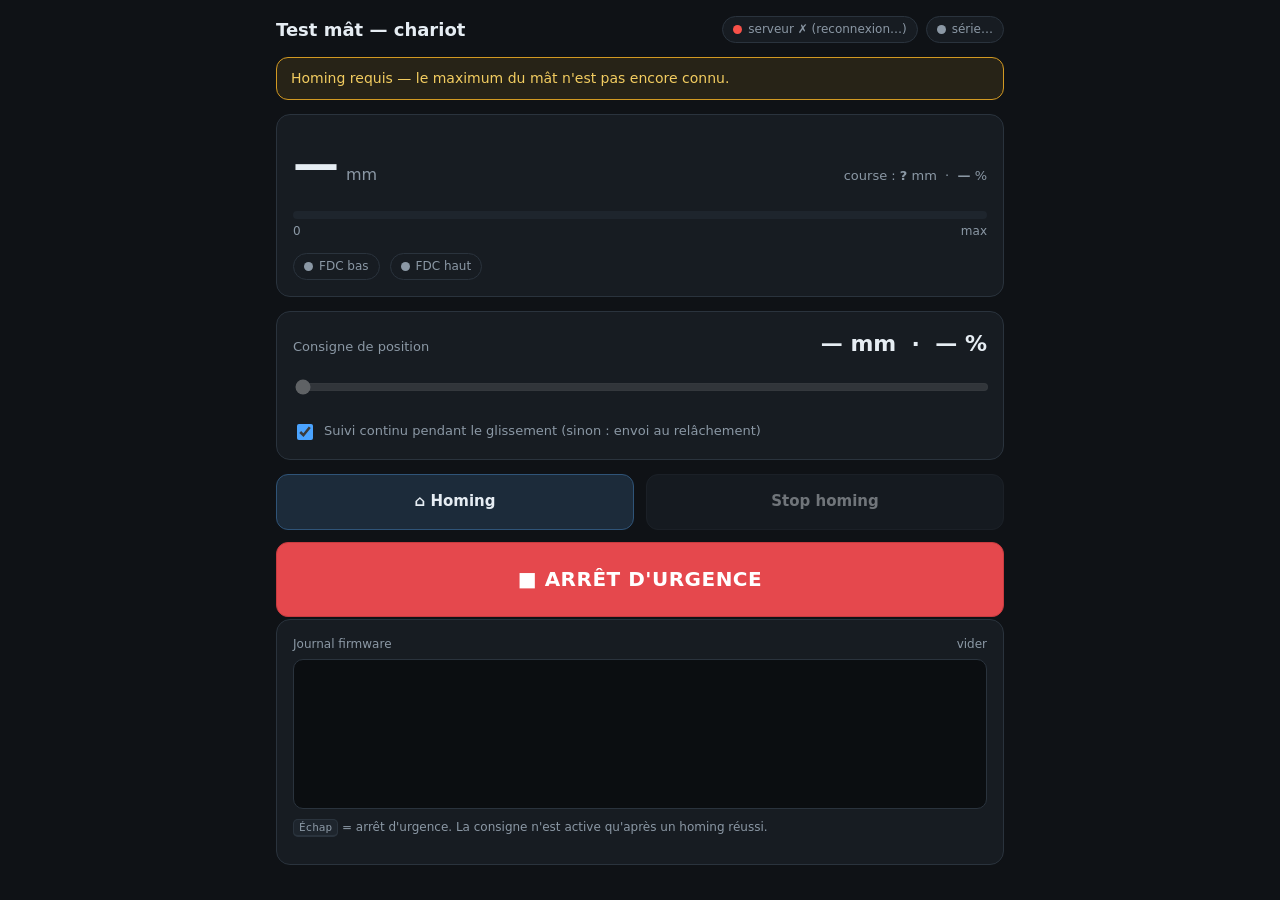
==== script/mast_ui.html @ 0be0d2a3 "dashboard de contrôle et script python web" ====
<!doctype html>
<html lang="fr">
<head>
<meta charset="utf-8">
<meta name="viewport" content="width=device-width, initial-scale=1, viewport-fit=cover">
<title>Test mât — chariot</title>
<style>
  :root{
    --bg:#0f1216; --panel:#171c22; --panel2:#1e252d; --line:#2a333d;
    --txt:#e6edf3; --muted:#8b98a5; --accent:#4aa3ff; --ok:#3fb950;
    --warn:#d29922; --err:#f85149; --stop:#e5484d;
  }
  *{box-sizing:border-box}
  html,body{margin:0}
  body{
    background:var(--bg); color:var(--txt); font:15px/1.45 system-ui,-apple-system,Segoe UI,Roboto,sans-serif;
    padding:16px; max-width:760px; margin:0 auto; -webkit-tap-highlight-color:transparent;
  }
  h1{font-size:18px; margin:0; font-weight:600}
  .top{display:flex; align-items:center; justify-content:space-between; gap:12px; margin-bottom:14px}
  .links{display:flex; gap:8px; flex-wrap:wrap}
  .pill{display:inline-flex; align-items:center; gap:6px; background:var(--panel);
    border:1px solid var(--line); border-radius:999px; padding:4px 10px; font-size:12px; color:var(--muted)}
  .dot{width:9px; height:9px; border-radius:50%; background:var(--muted); flex:none}
  .dot.ok{background:var(--ok)} .dot.bad{background:var(--err)} .dot.warn{background:var(--warn)}
  .panel{background:var(--panel); border:1px solid var(--line); border-radius:14px; padding:16px; margin-bottom:14px}
  .banner{border-radius:12px; padding:10px 14px; font-size:14px; margin-bottom:14px; border:1px solid var(--line)}
  .banner.need{background:rgba(210,153,34,.12); border-color:var(--warn); color:#f2cc60}
  .banner.busy{background:rgba(74,163,255,.12); border-color:var(--accent); color:#9dc9ff}
  .banner.ok{background:rgba(63,185,80,.12); border-color:var(--ok); color:#7ee787}
  .banner.err{background:rgba(248,81,73,.12); border-color:var(--err); color:#ff8b82}

  .readout{display:flex; align-items:baseline; gap:8px; flex-wrap:wrap}
  .big{font-size:46px; font-weight:700; font-variant-numeric:tabular-nums; letter-spacing:-1px}
  .unit{font-size:16px; color:var(--muted)}
  .sub{color:var(--muted); font-size:13px; margin-left:auto; text-align:right}

  .track{position:relative; height:8px; border-radius:6px; background:var(--panel2); margin:14px 0 4px; overflow:hidden}
  .fill{position:absolute; left:0; top:0; bottom:0; width:0%; background:var(--accent); transition:width .12s linear}
  .scale{display:flex; justify-content:space-between; color:var(--muted); font-size:12px}

  .setrow{display:flex; align-items:baseline; justify-content:space-between; margin-bottom:6px}
  .setlbl{color:var(--muted); font-size:13px}
  .setval{font-size:22px; font-weight:600; font-variant-numeric:tabular-nums}
  input[type=range]{width:100%; height:38px; accent-color:var(--accent); cursor:pointer}
  input[type=range]:disabled{opacity:.4; cursor:not-allowed}
  .opt{display:flex; align-items:center; gap:8px; color:var(--muted); font-size:13px; margin-top:8px}
  .opt input{width:16px; height:16px; accent-color:var(--accent)}

  .btns{display:grid; grid-template-columns:1fr 1fr; gap:12px}
  button{font:inherit; font-weight:600; border-radius:12px; border:1px solid var(--line);
    padding:16px; color:var(--txt); background:var(--panel2); cursor:pointer; touch-action:manipulation}
  button:active{transform:translateY(1px)}
  button:disabled{opacity:.45; cursor:not-allowed}
  .home{background:#1c2b3a; border-color:#2f5478}
  .stop{grid-column:1 / -1; background:var(--stop); border-color:#c93b3f; color:#fff; font-size:20px; padding:22px; letter-spacing:.5px}

  .fdc{display:flex; gap:10px; margin-top:12px}
  .fdc .pill{font-size:12px}
  .fdc .dot.hit{background:var(--err)}

  .logwrap{margin-top:2px}
  .logtitle{color:var(--muted); font-size:12px; margin:0 0 6px; display:flex; justify-content:space-between}
  #log{background:#0b0e11; border:1px solid var(--line); border-radius:10px; height:150px; overflow:auto;
    padding:8px 10px; font:12px/1.5 ui-monospace,SFMono-Regular,Menlo,monospace; color:#c9d1d9}
  #log div{white-space:pre-wrap; word-break:break-word}
  .l-ack{color:#6e7681} .l-msg{color:#79c0ff} .l-warn{color:#e3b341} .l-err{color:#ff8b82}
  .hint{color:var(--muted); font-size:12px; margin-top:10px}
  kbd{background:var(--panel2); border:1px solid var(--line); border-bottom-width:2px; border-radius:5px; padding:1px 5px; font-size:11px}
</style>
</head>
<body>
  <div class="top">
    <h1>Test mât — chariot</h1>
    <div class="links">
      <span class="pill"><span class="dot" id="srvDot"></span><span id="srvTxt">serveur…</span></span>
      <span class="pill"><span class="dot" id="linkDot"></span><span id="linkTxt">série…</span></span>
    </div>
  </div>

  <div class="banner need" id="banner">Homing requis — le maximum du mât n'est pas encore connu.</div>

  <div class="panel">
    <div class="readout">
      <span class="big" id="posVal">—</span><span class="unit">mm</span>
      <span class="sub">course : <b id="maxVal">?</b> mm &nbsp;·&nbsp; <b id="pctVal">—</b> %</span>
    </div>
    <div class="track"><div class="fill" id="actualBar"></div></div>
    <div class="scale"><span>0</span><span id="scaleMax">max</span></div>
    <div class="fdc">
      <span class="pill"><span class="dot" id="fdcMin"></span>FDC bas</span>
      <span class="pill"><span class="dot" id="fdcMax"></span>FDC haut</span>
    </div>
  </div>

  <div class="panel">
    <div class="setrow">
      <span class="setlbl">Consigne de position</span>
      <span class="setval"><span id="setMm">—</span> mm &nbsp;·&nbsp; <span id="setPct">—</span> %</span>
    </div>
    <input type="range" id="slider" min="0" max="100" step="0.5" value="0" disabled>
    <label class="opt"><input type="checkbox" id="liveFollow" checked>Suivi continu pendant le glissement (sinon : envoi au relâchement)</label>
  </div>

  <div class="btns">
    <button class="home" id="btnHome">⌂ Homing</button>
    <button id="btnHomeStop" disabled>Stop homing</button>
    <button class="stop" id="btnStop">■ ARRÊT D'URGENCE</button>
  </div>

  <div class="panel logwrap">
    <p class="logtitle"><span>Journal firmware</span><span id="logClear" style="cursor:pointer">vider</span></p>
    <div id="log"></div>
    <p class="hint"><kbd>Échap</kbd> = arrêt d'urgence. La consigne n'est active qu'après un homing réussi.</p>
  </div>

<script>
"use strict";
const $ = id => document.getElementById(id);
const SEND_THROTTLE_MS = 140;

let maxMm = null;          // course calibrée (mm) ; null tant que non homé
let calibrated = false;
let homing = false;
let dragging = false;
let lastActual = 0;
let lastSendTs = 0;

// ---- Envoi de commandes (POST /cmd, payload passthrough vers le bridge) ----
function post(payload){
  fetch("/cmd", {method:"POST", headers:{"Content-Type":"text/plain"}, body:payload})
    .then(r => { if(!r.ok) r.text().then(t => logLine("ERR:WEB,"+r.status+","+t)); })
    .catch(e => logLine("ERR:WEB,"+e));
}
const sendPos = mm => post(JSON.stringify({action:"position", mm:+(+mm).toFixed(2)}));
const doStop  = () => post(JSON.stringify({action:"stop"}));
function doHome(){
  homing = true;
  setSliderEnabled(false);
  $("btnHome").disabled = true;
  $("btnHomeStop").disabled = false;
  setBanner("busy", "Homing en cours…");
  post(JSON.stringify({action:"home"}));
}

// ---- Barre de consigne ----
function setSliderEnabled(on){ $("slider").disabled = !on; }
function updateSetLabel(mm){
  $("setMm").textContent = (+mm).toFixed(1);
  $("setPct").textContent = maxMm ? Math.round(mm/maxMm*100) : "—";
}
$("slider").addEventListener("input", () => {
  if(!calibrated) return;
  dragging = true;
  const v = parseFloat($("slider").value);
  updateSetLabel(v);
  if($("liveFollow").checked){
    const now = performance.now();
    if(now - lastSendTs >= SEND_THROTTLE_MS){ lastSendTs = now; sendPos(v); }
  }
});
function releaseSlider(){
  if(!calibrated || !dragging) { dragging = false; return; }
  dragging = false;
  const v = parseFloat($("slider").value);
  updateSetLabel(v);
  sendPos(v);                       // envoi final exact
}
$("slider").addEventListener("change", releaseSlider);
["pointerup","touchend","mouseup"].forEach(e => $("slider").addEventListener(e, releaseSlider));

// ---- Boutons ----
$("btnHome").addEventListener("click", doHome);
$("btnHomeStop").addEventListener("click", () => { doStop(); });
$("btnStop").addEventListener("click", doStop);
document.addEventListener("keydown", e => { if(e.key === "Escape"){ e.preventDefault(); doStop(); flashStop(); } });
$("logClear").addEventListener("click", () => { $("log").innerHTML = ""; });
function flashStop(){ const b=$("btnStop"); b.style.outline="3px solid #fff"; setTimeout(()=>b.style.outline="",150); }

// ---- Calibration ----
function calibrate(course){
  maxMm = course; calibrated = true; homing = false;
  const s = $("slider");
  s.min = 0; s.max = course; s.step = Math.max(0.1, +(course/1000).toFixed(2));
  s.value = Math.min(Math.max(lastActual, 0), course);   // démarre à la position réelle
  updateSetLabel(s.value);
  setSliderEnabled(true);
  $("maxVal").textContent = course.toFixed(1);
  $("scaleMax").textContent = course.toFixed(0);
  $("btnHome").disabled = false;
  $("btnHomeStop").disabled = true;
  setBanner("ok", "Calibré — course utile : " + course.toFixed(1) + " mm. Consigne active.");
  refreshBar();
}
function decalibrate(reason){
  calibrated = false; maxMm = null; homing = false;
  setSliderEnabled(false);
  $("maxVal").textContent = "?"; $("scaleMax").textContent = "max";
  $("btnHome").disabled = false; $("btnHomeStop").disabled = true;
  setBanner("need", reason || "Homing requis — le maximum du mât n'est pas connu.");
}
function setBanner(cls, txt){ const b=$("banner"); b.className = "banner "+cls; b.textContent = txt; }

// ---- Télémétrie ----
function refreshBar(){
  if(maxMm){
    const pct = Math.max(0, Math.min(100, lastActual/maxMm*100));
    $("actualBar").style.width = pct + "%";
    $("pctVal").textContent = Math.round(pct);
  }
}
function setDot(id, cls){ $(id).className = "dot" + (cls ? " "+cls : ""); }
function onState(data){
  let s; try { s = JSON.parse(data); } catch { return; }
  if(typeof s.position_mm === "number"){
    lastActual = s.position_mm;
    $("posVal").textContent = s.position_mm.toFixed(1);
    refreshBar();
  }
  $("fdcMin").className = "dot" + (s.fdc_min ? " hit" : " ok");
  $("fdcMax").className = "dot" + (s.fdc_max ? " hit" : " ok");
}
function onEvent(line){
  logLine(line);
  const m = line.match(/MSG:HOMING_OK,COURSE:(-?\d+(?:\.\d+)?)/);
  if(m){ calibrate(parseFloat(m[1])); return; }
  if(/^MSG:HOMING\b/.test(line) && homing){ setBanner("busy", "Homing… " + line.replace(/^MSG:/,"")); return; }
  if(/^ERR:HOMING/.test(line)){ decalibrate("Échec du homing : " + line + ". Réessayer."); return; }
  if(/^ERR:ENC_OR_STALL/.test(line) || /^MSG:BOOT/.test(line)){
    decalibrate("Homing perdu (" + line.split(",")[0] + ") — relancer un homing.");
  }
}
function onLink(data){
  const up = /connected/i.test(data) && !/dis/i.test(data);
  setDot("linkDot", up ? "ok" : "bad");
  $("linkTxt").textContent = up ? "mât série ✓" : "mât série ✗";
}

// ---- Journal ----
function logLine(line){
  const box = $("log");
  const near = box.scrollTop + box.clientHeight >= box.scrollHeight - 20;
  const div = document.createElement("div");
  let cls = "l-msg";
  if(line.startsWith("ACK")) cls = "l-ack";
  else if(line.startsWith("WARN")) cls = "l-warn";
  else if(line.startsWith("ERR")) cls = "l-err";
  div.className = cls;
  const t = new Date().toLocaleTimeString();
  div.textContent = t + "  " + line;
  box.appendChild(div);
  while(box.childElementCount > 200) box.removeChild(box.firstChild);
  if(near) box.scrollTop = box.scrollHeight;
}

// ---- Flux SSE ----
function connect(){
  const es = new EventSource("/events");
  es.onopen  = () => { setDot("srvDot","ok"); $("srvTxt").textContent = "serveur ✓"; };
  es.onerror = () => { setDot("srvDot","bad"); $("srvTxt").textContent = "serveur ✗ (reconnexion…)"; };
  es.addEventListener("state", e => onState(e.data));
  es.addEventListener("event", e => onEvent(e.data));
  es.addEventListener("link",  e => onLink(e.data));
}
connect();
</script>
</body>
</html>
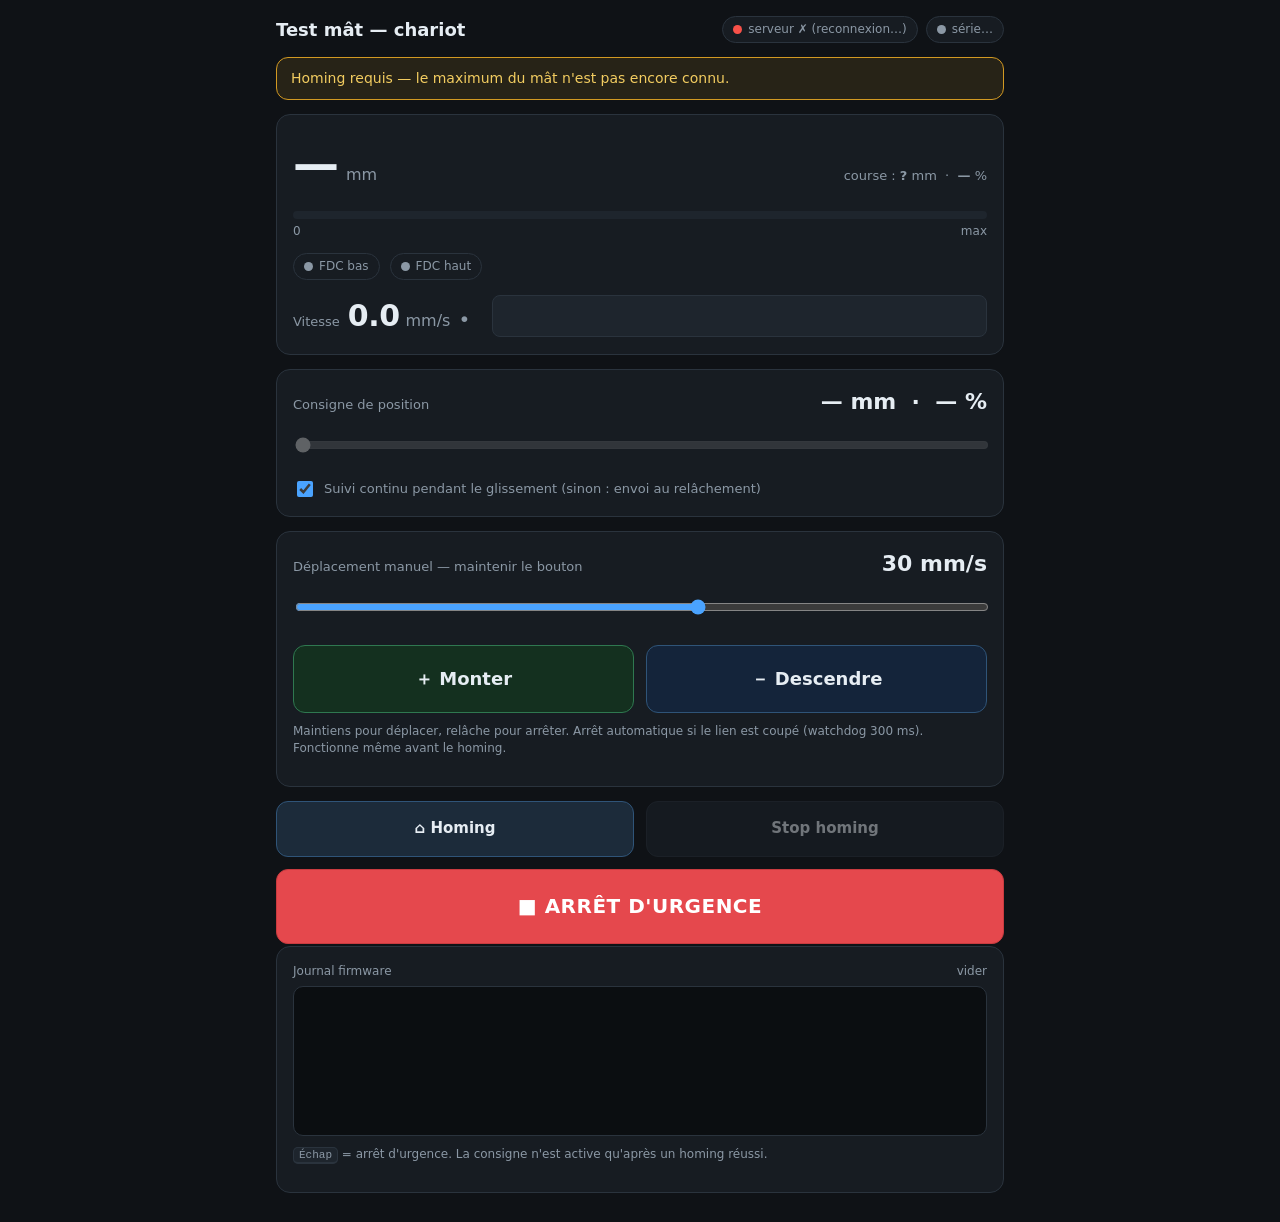
==== commit f7cbb662: "configuration de la commande dans le firmware et amélioration du dashboard" ====
--- a/script/mast_ui.html
+++ b/script/mast_ui.html
@@ -55,9 +55,25 @@
   .home{background:#1c2b3a; border-color:#2f5478}
   .stop{grid-column:1 / -1; background:var(--stop); border-color:#c93b3f; color:#fff; font-size:20px; padding:22px; letter-spacing:.5px}
 
+  .jogbtns{display:grid; grid-template-columns:1fr 1fr; gap:12px; margin-top:12px}
+  button.jog{padding:20px; font-size:18px; touch-action:none; user-select:none; -webkit-user-select:none}
+  button.jog.up{background:#14301f; border-color:#2f7850}
+  button.jog.down{background:#14243a; border-color:#2f5478}
+  button.jog.active{outline:3px solid var(--accent); outline-offset:-1px}
+
   .fdc{display:flex; gap:10px; margin-top:12px}
   .fdc .pill{font-size:12px}
   .fdc .dot.hit{background:var(--err)}
+
+  .velrow{display:flex; align-items:center; gap:14px; margin-top:14px}
+  .velread{display:flex; align-items:baseline; gap:6px; white-space:nowrap}
+  .vellbl{color:var(--muted); font-size:13px; margin-right:2px}
+  .velbig{font-size:30px; font-weight:700; font-variant-numeric:tabular-nums; letter-spacing:-.5px}
+  .velarrow{font-size:20px; margin-left:2px}
+  .velarrow.up{color:var(--ok)} .velarrow.down{color:var(--accent)} .velarrow.idle{color:var(--muted)}
+  .velpeak{color:var(--muted); font-size:12px; margin-left:2px}
+  #velSpark{flex:1; min-width:0; height:42px; background:var(--panel2);
+    border:1px solid var(--line); border-radius:8px}
 
   .logwrap{margin-top:2px}
   .logtitle{color:var(--muted); font-size:12px; margin:0 0 6px; display:flex; justify-content:space-between}
@@ -91,6 +107,15 @@
       <span class="pill"><span class="dot" id="fdcMin"></span>FDC bas</span>
       <span class="pill"><span class="dot" id="fdcMax"></span>FDC haut</span>
     </div>
+    <div class="velrow">
+      <div class="velread">
+        <span class="vellbl">Vitesse</span>
+        <span class="velbig" id="velVal">0.0</span><span class="unit">mm/s</span>
+        <span class="velarrow idle" id="velArrow">•</span>
+        <span class="velpeak" id="velPeak"></span>
+      </div>
+      <canvas id="velSpark"></canvas>
+    </div>
   </div>
 
   <div class="panel">
@@ -102,6 +127,19 @@
     <label class="opt"><input type="checkbox" id="liveFollow" checked>Suivi continu pendant le glissement (sinon : envoi au relâchement)</label>
   </div>
 
+  <div class="panel">
+    <div class="setrow">
+      <span class="setlbl">Déplacement manuel — maintenir le bouton</span>
+      <span class="setval"><span id="jogSpeedVal">30</span> mm/s</span>
+    </div>
+    <input type="range" id="jogSpeed" min="2" max="50" step="1" value="30">
+    <div class="jogbtns">
+      <button class="jog up" id="btnUp">＋ Monter</button>
+      <button class="jog down" id="btnDown">－ Descendre</button>
+    </div>
+    <p class="hint">Maintiens pour déplacer, relâche pour arrêter. Arrêt automatique si le lien est coupé (watchdog 300&nbsp;ms). Fonctionne même avant le homing.</p>
+  </div>
+
   <div class="btns">
     <button class="home" id="btnHome">⌂ Homing</button>
     <button id="btnHomeStop" disabled>Stop homing</button>
@@ -118,6 +156,10 @@
 "use strict";
 const $ = id => document.getElementById(id);
 const SEND_THROTTLE_MS = 140;
+const SPARK_WINDOW_S = 6;     // fenêtre affichée du mini-graphe de vitesse
+const VEL_WIN_S = 0.25;       // fenêtre de lissage (repli client)
+const VEL_GAP_S = 0.5;        // au-delà : saut temporel → reset
+const VEL_IDLE = 0.3;         // sous ce module (mm/s) : considéré à l'arrêt
 
 let maxMm = null;          // course calibrée (mm) ; null tant que non homé
 let calibrated = false;
@@ -133,10 +175,13 @@
     .catch(e => logLine("ERR:WEB,"+e));
 }
 const sendPos = mm => post(JSON.stringify({action:"position", mm:+(+mm).toFixed(2)}));
-const doStop  = () => post(JSON.stringify({action:"stop"}));
+const sendVel = v  => post(JSON.stringify({action:"velocity", mm_s:+(+v).toFixed(1)}));
+function doStop(){ clearJog(false); post(JSON.stringify({action:"stop"})); }
 function doHome(){
   homing = true;
+  clearJog(false);                 // pas de jog résiduel pendant le homing
   setSliderEnabled(false);
+  setJogEnabled(false);
   $("btnHome").disabled = true;
   $("btnHomeStop").disabled = false;
   setBanner("busy", "Homing en cours…");
@@ -177,6 +222,44 @@
 $("logClear").addEventListener("click", () => { $("log").innerHTML = ""; });
 function flashStop(){ const b=$("btnStop"); b.style.outline="3px solid #fff"; setTimeout(()=>b.style.outline="",150); }
 
+// ---- Déplacement manuel (jog) : maintien = VEL réémis, relâche = VEL:0 ----
+// On s'appuie sur le mode VEL du firmware (>0 monte, <0 descend) et son
+// watchdog homme-mort (300 ms) : on réémet la consigne à ~10 Hz tant que le
+// bouton est tenu ; dès qu'on relâche (ou que le lien tombe), le mât s'arrête.
+let jogDir = 0;                 // -1 descente, +1 montée, 0 arrêt
+let jogTimer = null;
+const JOG_REFRESH_MS = 100;     // < watchdog 300 ms (marge x3)
+const jogSpeed = () => parseFloat($("jogSpeed").value) || 10;
+function setJogActive(dir){
+  $("btnUp").classList.toggle("active", dir > 0);
+  $("btnDown").classList.toggle("active", dir < 0);
+}
+function setJogEnabled(on){ $("btnUp").disabled = !on; $("btnDown").disabled = !on; }
+function jogStart(dir){
+  if($("btnUp").disabled) return;              // désactivé pendant un homing
+  jogDir = dir;
+  setJogActive(dir);
+  sendVel(dir * jogSpeed());                   // envoi immédiat
+  if(jogTimer) clearInterval(jogTimer);
+  jogTimer = setInterval(() => { if(jogDir) sendVel(jogDir * jogSpeed()); }, JOG_REFRESH_MS);
+}
+function clearJog(sendZero){
+  if(jogTimer){ clearInterval(jogTimer); jogTimer = null; }
+  const was = jogDir; jogDir = 0;
+  setJogActive(0);
+  if(sendZero && was !== 0) sendVel(0);         // arrêt explicite (watchdog en filet)
+}
+const jogStop = () => clearJog(true);
+
+$("jogSpeed").addEventListener("input", () => { $("jogSpeedVal").textContent = $("jogSpeed").value; });
+$("btnUp").addEventListener("pointerdown",   e => { e.preventDefault(); jogStart(+1); });
+$("btnDown").addEventListener("pointerdown", e => { e.preventDefault(); jogStart(-1); });
+// Relâche n'importe où = arrêt ; idem si l'onglet perd le focus (sécurité).
+window.addEventListener("pointerup", jogStop);
+window.addEventListener("pointercancel", jogStop);
+window.addEventListener("blur", jogStop);
+document.addEventListener("visibilitychange", () => { if(document.hidden) jogStop(); });
+
 // ---- Calibration ----
 function calibrate(course){
   maxMm = course; calibrated = true; homing = false;
@@ -185,6 +268,7 @@
   s.value = Math.min(Math.max(lastActual, 0), course);   // démarre à la position réelle
   updateSetLabel(s.value);
   setSliderEnabled(true);
+  setJogEnabled(true);
   $("maxVal").textContent = course.toFixed(1);
   $("scaleMax").textContent = course.toFixed(0);
   $("btnHome").disabled = false;
@@ -195,6 +279,7 @@
 function decalibrate(reason){
   calibrated = false; maxMm = null; homing = false;
   setSliderEnabled(false);
+  setJogEnabled(true);           // le jog reste dispo hors homing (même non calibré)
   $("maxVal").textContent = "?"; $("scaleMax").textContent = "max";
   $("btnHome").disabled = false; $("btnHomeStop").disabled = true;
   setBanner("need", reason || "Homing requis — le maximum du mât n'est pas connu.");
@@ -210,6 +295,73 @@
   }
 }
 function setDot(id, cls){ $(id).className = "dot" + (cls ? " "+cls : ""); }
+
+// ---- Vitesse : valeur (serveur) ou repli calculé côté client -------------
+let velBuf = [];          // {t,pos} pour le repli client (t = timestamp firmware)
+let velHist = [];         // {t,v} pour le sparkline (t = horloge navigateur, s)
+let velPeak = 0;
+
+function clientVel(t, pos){
+  if(velBuf.length){
+    const last = velBuf[velBuf.length-1].t;
+    if(t <= last || t - last > VEL_GAP_S) velBuf = [];   // saut/reset flux
+  }
+  velBuf.push({t, pos});
+  while(velBuf.length > 2 && t - velBuf[0].t > VEL_WIN_S) velBuf.shift();
+  if(velBuf.length >= 2){
+    const dt = t - velBuf[0].t;
+    if(dt > 1e-3) return (pos - velBuf[0].pos) / dt;
+  }
+  return 0;
+}
+
+function updateVel(v){
+  const spd = Math.abs(v);
+  $("velVal").textContent = spd.toFixed(1);
+  const a = $("velArrow");
+  if(spd < VEL_IDLE){ a.textContent = "•"; a.className = "velarrow idle"; }
+  else if(v > 0){ a.textContent = "▲"; a.className = "velarrow up"; }    // montée
+  else { a.textContent = "▼"; a.className = "velarrow down"; }           // descente
+  if(spd > velPeak) velPeak = spd;
+  $("velPeak").textContent = velPeak > VEL_IDLE ? "· pic " + velPeak.toFixed(1) : "";
+  const now = performance.now() / 1000;   // horloge monotone pour l'axe temps
+  velHist.push({t: now, v: spd});
+  while(velHist.length && now - velHist[0].t > SPARK_WINDOW_S) velHist.shift();
+  drawSpark();
+}
+
+function drawSpark(){
+  const c = $("velSpark"); if(!c) return;
+  const dpr = window.devicePixelRatio || 1;
+  const w = c.clientWidth, h = c.clientHeight;
+  if(!w || !h) return;
+  if(c.width !== Math.round(w*dpr) || c.height !== Math.round(h*dpr)){
+    c.width = Math.round(w*dpr); c.height = Math.round(h*dpr);
+  }
+  const ctx = c.getContext("2d");
+  ctx.setTransform(dpr, 0, 0, dpr, 0, 0);
+  ctx.clearRect(0, 0, w, h);
+  if(velHist.length < 2) return;
+  const t1 = performance.now() / 1000, t0 = t1 - SPARK_WINDOW_S;
+  let vmax = 1;
+  for(const p of velHist) if(p.v > vmax) vmax = p.v;
+  vmax *= 1.15;
+  const X = t => ((t - t0) / SPARK_WINDOW_S) * w;
+  const Y = v => h - (v / vmax) * (h - 4) - 2;
+  const css = n => getComputedStyle(document.documentElement).getPropertyValue(n).trim();
+  ctx.beginPath();
+  ctx.lineWidth = 2;
+  ctx.strokeStyle = css("--accent") || "#4aa3ff";
+  ctx.lineJoin = "round";
+  let started = false;
+  for(const p of velHist){
+    const x = X(p.t), y = Y(p.v);
+    if(!started){ ctx.moveTo(x, y); started = true; } else ctx.lineTo(x, y);
+  }
+  ctx.stroke();
+}
+window.addEventListener("resize", drawSpark);
+
 function onState(data){
   let s; try { s = JSON.parse(data); } catch { return; }
   if(typeof s.position_mm === "number"){
@@ -217,6 +369,12 @@
     $("posVal").textContent = s.position_mm.toFixed(1);
     refreshBar();
   }
+  // Vitesse : privilégie la valeur serveur (velocity_mm_s), sinon repli client.
+  let v = null;
+  if(typeof s.velocity_mm_s === "number") v = s.velocity_mm_s;
+  else if(typeof s.position_mm === "number")
+    v = clientVel(typeof s.t === "number" ? s.t : performance.now()/1000, s.position_mm);
+  if(v !== null) updateVel(v);
   $("fdcMin").className = "dot" + (s.fdc_min ? " hit" : " ok");
   $("fdcMax").className = "dot" + (s.fdc_max ? " hit" : " ok");
 }
